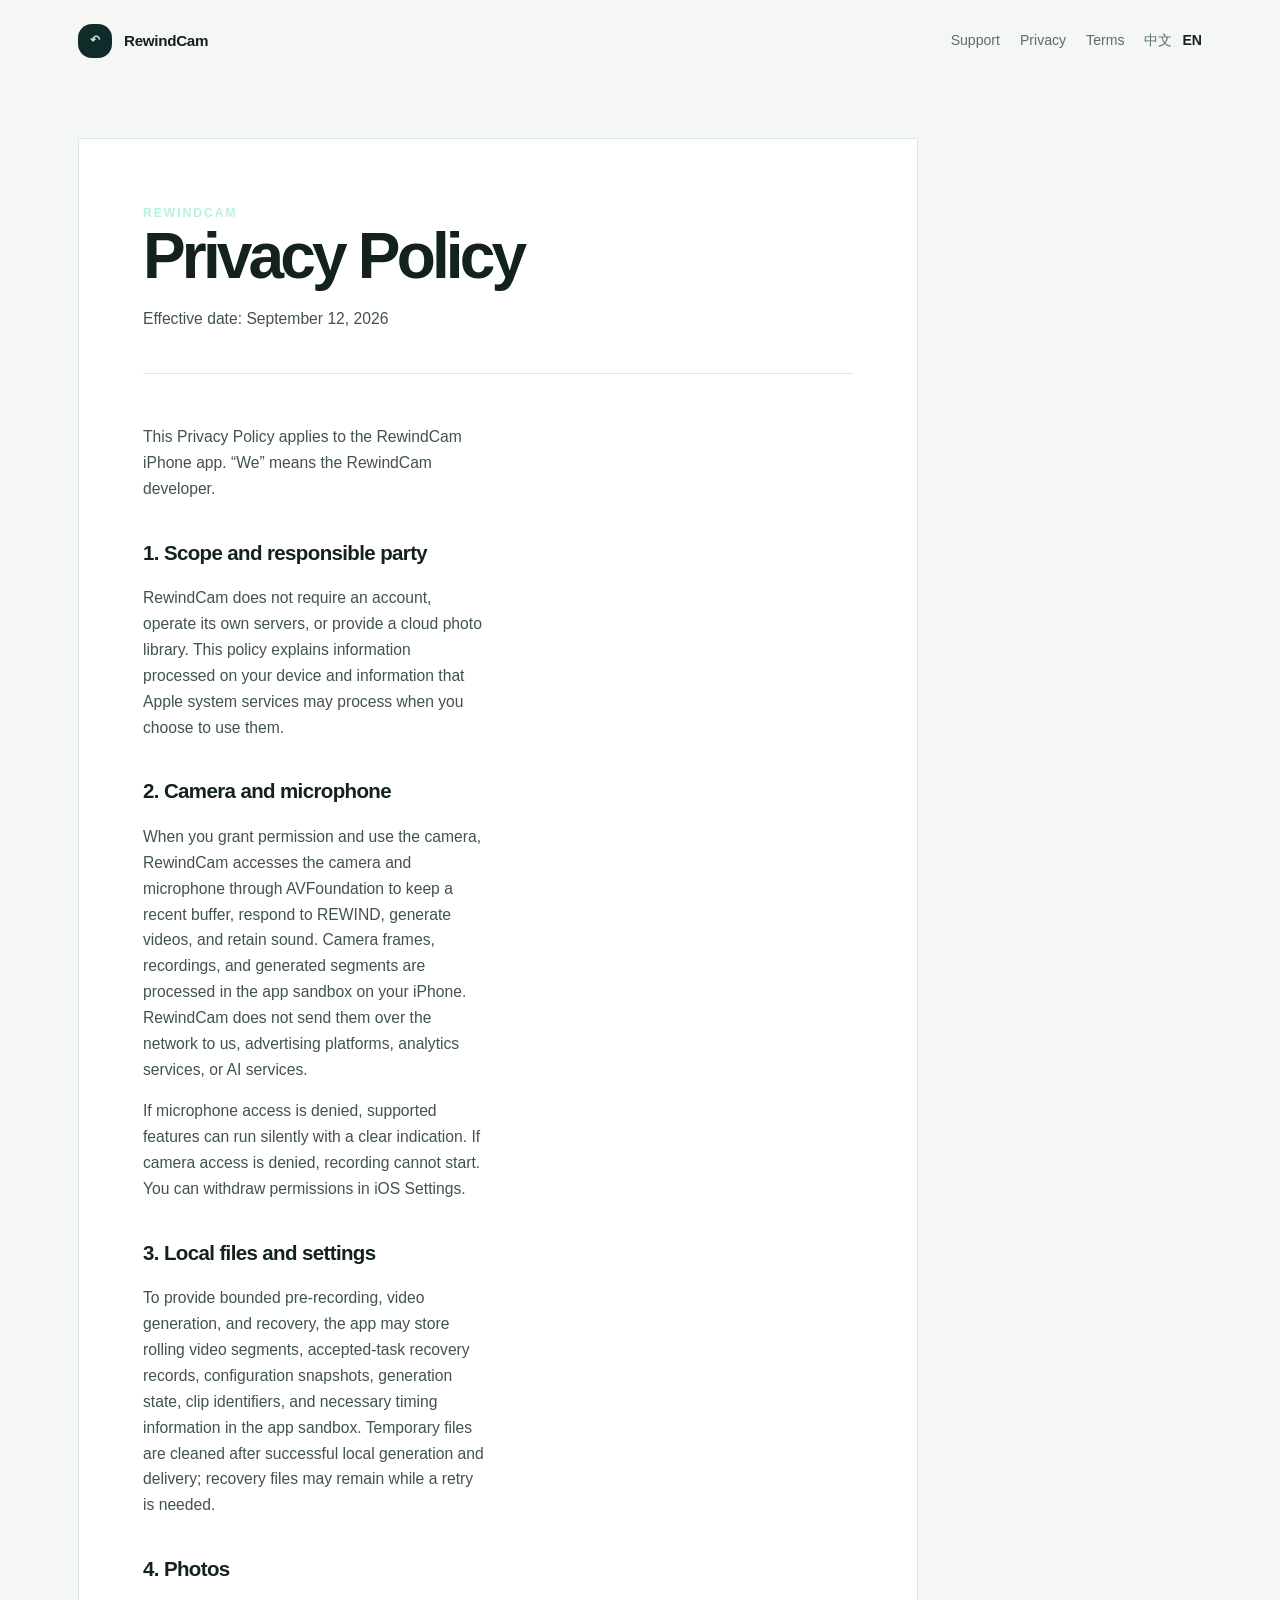
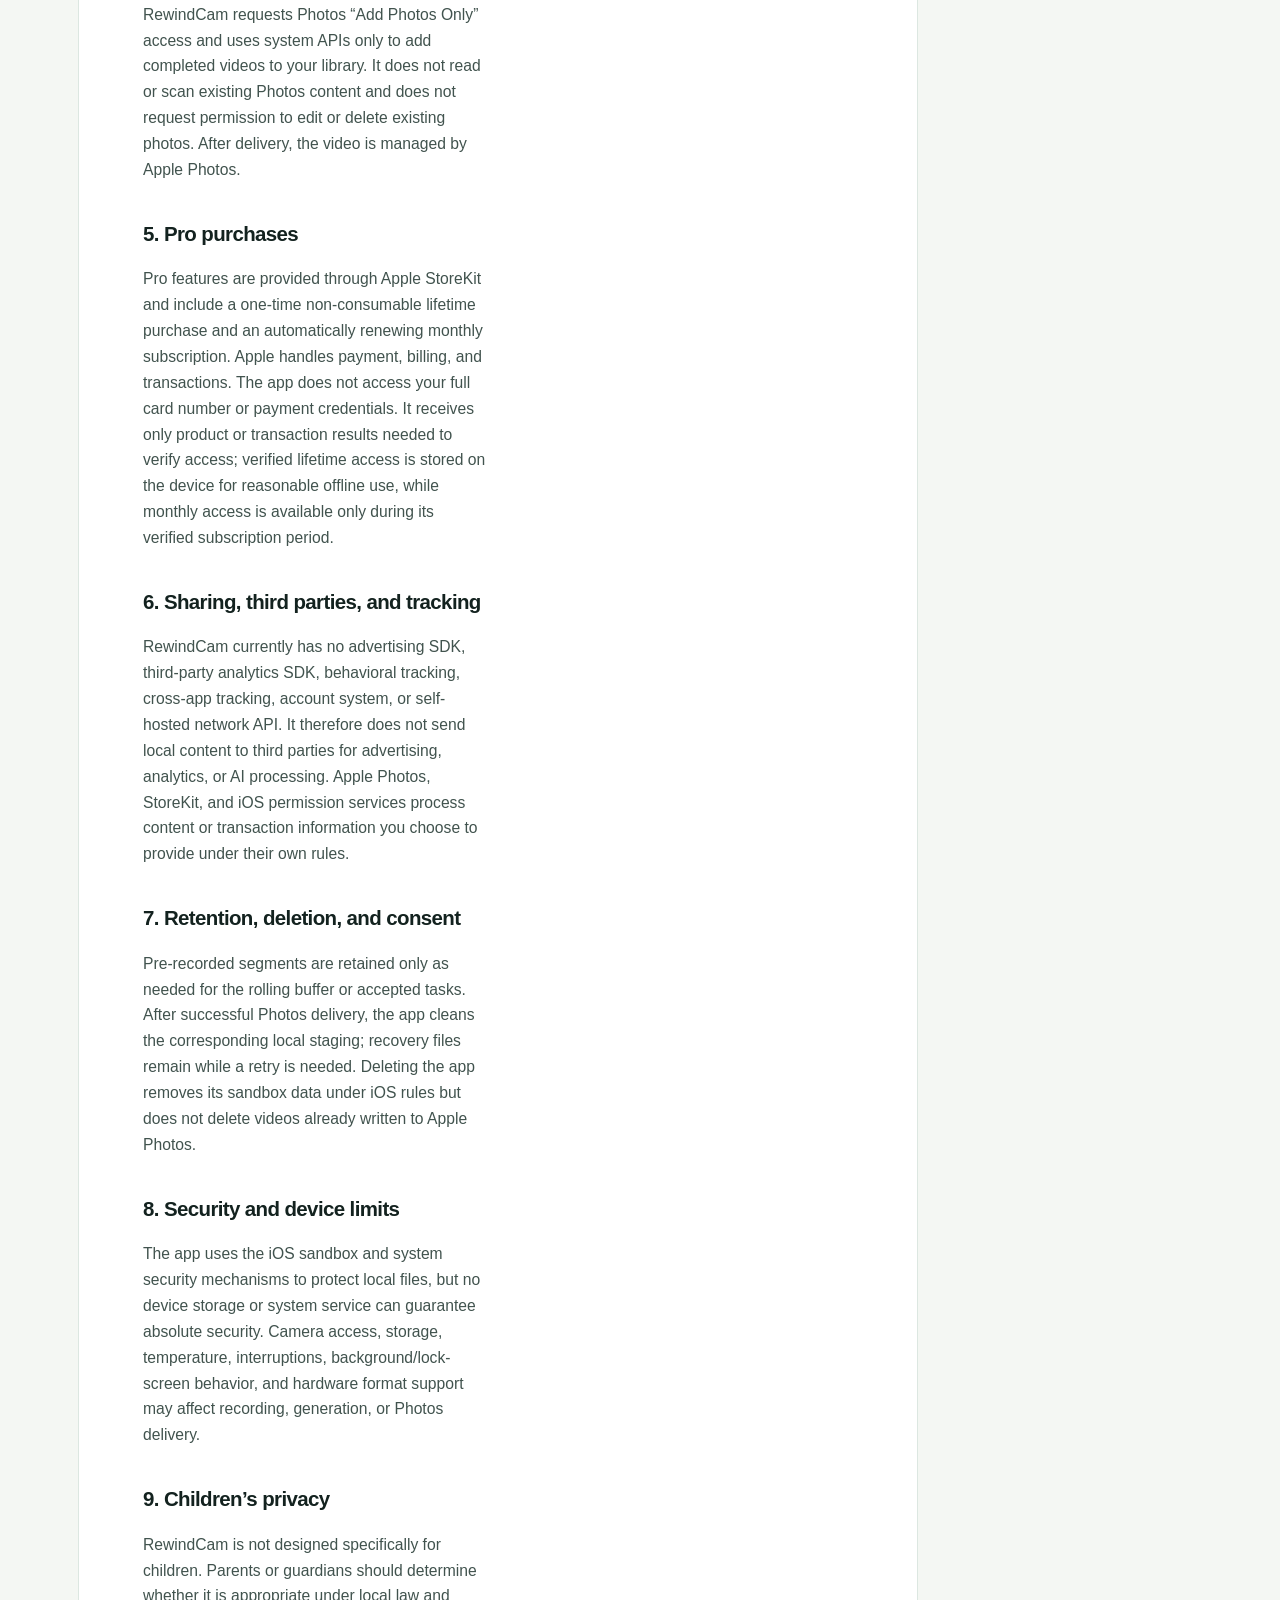
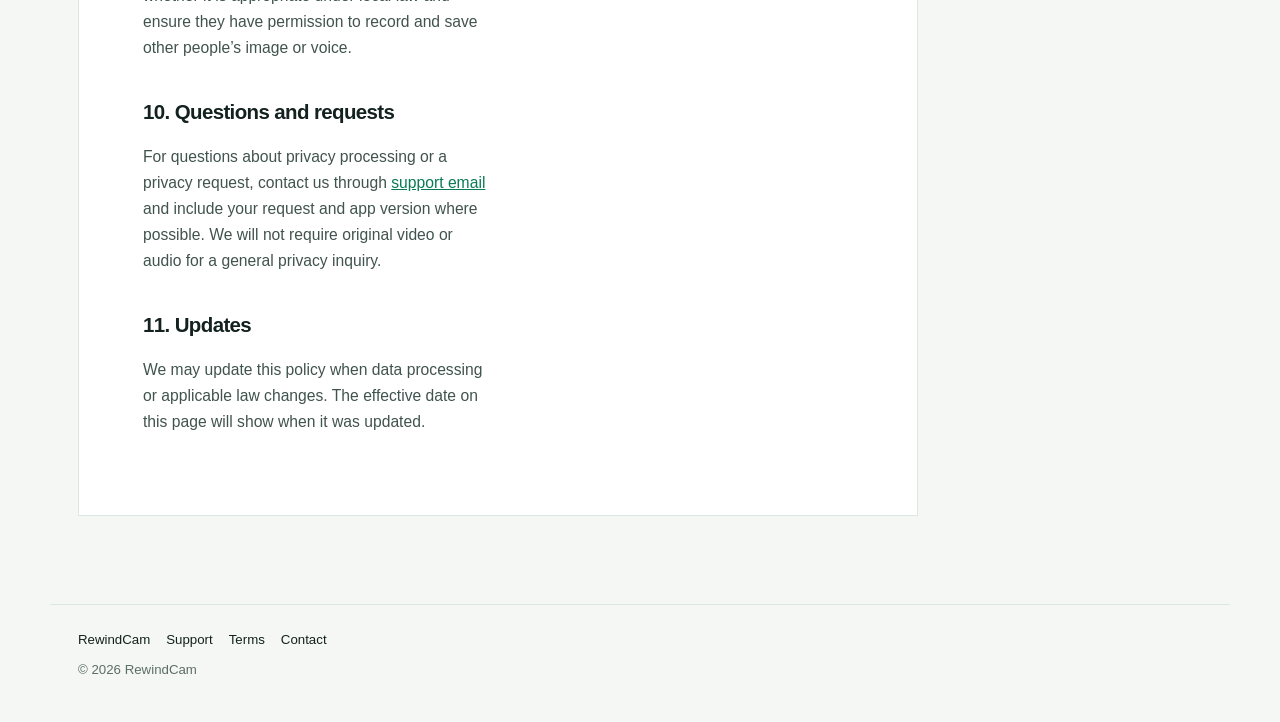
==== privacy/index.html @ f03d46c7 "Add RewindCam support and legal site" ====
<!doctype html>
<html lang="zh-Hans">
<head>
  <meta charset="utf-8">
  <meta name="viewport" content="width=device-width, initial-scale=1">
  <meta name="description" content="RewindCam Privacy Policy.">
  <title>Privacy Policy · RewindCam</title>
  <link rel="stylesheet" href="../assets/styles.css">
</head>
<body>
  <header class="site-header">
    <a class="brand" href="../"><span class="brand-mark">↶</span>RewindCam</a>
    <nav class="site-nav" aria-label="Primary navigation">
      <a href="../support/">Support</a><a href="../privacy/">Privacy</a><a href="../terms/">Terms</a>
      <span class="language-nav" aria-label="Language"><a href="?lang=zh-Hans" data-language-link="zh-Hans">中文</a><a href="?lang=en" data-language-link="en">EN</a></span>
    </nav>
  </header>

  <main class="page-shell">
    <article class="article">
      <div class="article-header">
        <div class="eyebrow">RewindCam</div>
        <div data-lang-panel="zh-Hans"><h1>隐私政策</h1><p class="article-meta">生效日期：2026 年 9 月 12 日</p></div>
        <div data-lang-panel="en"><h1>Privacy Policy</h1><p class="article-meta">Effective date: September 12, 2026</p></div>
      </div>

      <div class="split-panels">
        <section data-lang-panel="zh-Hans">
          <p>本隐私政策适用于 RewindCam iPhone App。本文中的“我们”指 RewindCam 开发者。</p>
          <h2>1. 适用范围与负责方</h2><p>RewindCam 不要求注册账号，不运营自有服务器，不提供云端图库。本文说明本 App 在设备端处理的信息，以及 Apple 系统服务在你主动使用时可能处理的信息。</p>
          <h2>2. 相机与麦克风</h2><p>当你允许权限并使用相机时，本 App 通过系统 AVFoundation 访问摄像头和麦克风，用于持续保留最近画面、响应 REWIND、生成视频和保留声音。相机画面、录音和生成中的片段在本机 App 沙盒内处理；本 App 不通过网络把这些内容发送给我们、广告平台、分析服务或 AI 服务。</p><p>拒绝麦克风权限时，系统允许的功能会以无声状态运行并明确提示；拒绝相机权限时无法进行预录。你可以随时在 iOS“设置”中撤回权限。</p>
          <h2>3. 本机文件与设置</h2><p>为了实现有界预录、视频生成和异常恢复，本 App 可能在 App 沙盒的 Caches 与 Application Support/RewindCam 目录中保存滚动视频分段、已接受任务的恢复记录、配置快照、视频生成状态、片段标识和必要的时间信息。触发成功的片段在本地成片完成并交付后会按流程清理暂存文件；相册写入失败或任务需要恢复时，相关本地文件会暂时保留。</p>
          <h2>4. 系统相册</h2><p>本 App 申请 Photos 的“仅添加照片”权限，并只使用系统接口将已完成的视频添加到系统相册。本 App 不读取或扫描你已有的相册内容，也不请求编辑或删除已有照片的权限。写入相册后，视频由 Apple Photos 管理。</p>
          <h2>5. Pro 购买</h2><p>Pro 功能通过 Apple StoreKit 提供，包括一次性非消耗型永久买断和自动续订的月度订阅。Apple 负责支付、账单和交易流程；本 App 不接触你的完整支付卡号或支付凭据。本 App 只接收完成权益核验所需的商品/交易结果；永久买断权益在本机保存以支持合理的离线使用，月度订阅只在已核验的订阅有效期内提供 Pro 权益。</p>
          <h2>6. 分享、第三方服务与追踪</h2><p>本 App 当前不集成广告 SDK、第三方分析 SDK、行为追踪、跨 App 跟踪、账号系统或自建网络接口，因此不会为了广告、分析或 AI 处理而把本机内容发送给第三方。Apple 提供的 Photos、StoreKit 和 iOS 权限服务按照其自身规则处理你主动交给它们的内容或交易信息。</p>
          <h2>7. 保留、删除与撤回同意</h2><p>预录分段只在实现滚动缓存或已接受任务所需的范围内保留。正常完成相册交付后，本 App 会清理对应的本地暂存；失败恢复文件会在需要重试期间保留。删除本 App 会按 iOS 规则移除沙盒数据，但不会删除已经写入 Apple Photos 的视频。</p>
          <h2>8. 安全与设备限制</h2><p>本 App 使用 iOS 应用沙盒和系统安全机制保护本地文件，但任何设备存储或系统服务都不能保证绝对安全。相机权限、存储空间、设备温度、系统中断、后台/锁屏以及硬件格式能力都可能影响预录、生成或相册写入。</p>
          <h2>9. 儿童隐私</h2><p>本 App 不是专门面向儿童设计的服务。请由家长或监护人根据所在地法律判断是否适合使用，并确保拍摄和保存他人影像、声音时具备必要的授权。</p>
          <h2>10. 你的问题与请求</h2><p>如需了解本 App 的隐私处理或提出隐私请求，请通过 <a href="mailto:zhangjunqiang1990@gmail.com">支持邮箱</a> 联系我们，并尽量说明请求和 App 版本。我们不会要求你发送原始视频或声音来完成一般的隐私咨询。</p>
          <h2>11. 政策更新</h2><p>当本 App 的数据处理方式或适用法律发生变化时，我们可能更新本政策，并在本页显示新的生效日期。</p>
        </section>
        <section data-lang-panel="en">
          <p>This Privacy Policy applies to the RewindCam iPhone app. “We” means the RewindCam developer.</p>
          <h2>1. Scope and responsible party</h2><p>RewindCam does not require an account, operate its own servers, or provide a cloud photo library. This policy explains information processed on your device and information that Apple system services may process when you choose to use them.</p>
          <h2>2. Camera and microphone</h2><p>When you grant permission and use the camera, RewindCam accesses the camera and microphone through AVFoundation to keep a recent buffer, respond to REWIND, generate videos, and retain sound. Camera frames, recordings, and generated segments are processed in the app sandbox on your iPhone. RewindCam does not send them over the network to us, advertising platforms, analytics services, or AI services.</p><p>If microphone access is denied, supported features can run silently with a clear indication. If camera access is denied, recording cannot start. You can withdraw permissions in iOS Settings.</p>
          <h2>3. Local files and settings</h2><p>To provide bounded pre-recording, video generation, and recovery, the app may store rolling video segments, accepted-task recovery records, configuration snapshots, generation state, clip identifiers, and necessary timing information in the app sandbox. Temporary files are cleaned after successful local generation and delivery; recovery files may remain while a retry is needed.</p>
          <h2>4. Photos</h2><p>RewindCam requests Photos “Add Photos Only” access and uses system APIs only to add completed videos to your library. It does not read or scan existing Photos content and does not request permission to edit or delete existing photos. After delivery, the video is managed by Apple Photos.</p>
          <h2>5. Pro purchases</h2><p>Pro features are provided through Apple StoreKit and include a one-time non-consumable lifetime purchase and an automatically renewing monthly subscription. Apple handles payment, billing, and transactions. The app does not access your full card number or payment credentials. It receives only product or transaction results needed to verify access; verified lifetime access is stored on the device for reasonable offline use, while monthly access is available only during its verified subscription period.</p>
          <h2>6. Sharing, third parties, and tracking</h2><p>RewindCam currently has no advertising SDK, third-party analytics SDK, behavioral tracking, cross-app tracking, account system, or self-hosted network API. It therefore does not send local content to third parties for advertising, analytics, or AI processing. Apple Photos, StoreKit, and iOS permission services process content or transaction information you choose to provide under their own rules.</p>
          <h2>7. Retention, deletion, and consent</h2><p>Pre-recorded segments are retained only as needed for the rolling buffer or accepted tasks. After successful Photos delivery, the app cleans the corresponding local staging; recovery files remain while a retry is needed. Deleting the app removes its sandbox data under iOS rules but does not delete videos already written to Apple Photos.</p>
          <h2>8. Security and device limits</h2><p>The app uses the iOS sandbox and system security mechanisms to protect local files, but no device storage or system service can guarantee absolute security. Camera access, storage, temperature, interruptions, background/lock-screen behavior, and hardware format support may affect recording, generation, or Photos delivery.</p>
          <h2>9. Children’s privacy</h2><p>RewindCam is not designed specifically for children. Parents or guardians should determine whether it is appropriate under local law and ensure they have permission to record and save other people’s image or voice.</p>
          <h2>10. Questions and requests</h2><p>For questions about privacy processing or a privacy request, contact us through <a href="mailto:zhangjunqiang1990@gmail.com">support email</a> and include your request and app version where possible. We will not require original video or audio for a general privacy inquiry.</p>
          <h2>11. Updates</h2><p>We may update this policy when data processing or applicable law changes. The effective date on this page will show when it was updated.</p>
        </section>
      </div>
    </article>
  </main>

  <footer class="footer"><div class="footer-links"><a href="../">RewindCam</a><a href="../support/">Support</a><a href="../terms/">Terms</a><a href="mailto:zhangjunqiang1990@gmail.com">Contact</a></div><div>© 2026 RewindCam</div></footer>
  <script src="../assets/site.js"></script>
</body>
</html>
---- assets/styles.css ----
:root {
  color-scheme: light;
  --ink: #13221f;
  --muted: #5d6e69;
  --paper: #f4f7f3;
  --surface: #ffffff;
  --line: #dce7e1;
  --deep: #102c2a;
  --mint: #b8f2d8;
  --mint-strong: #35c98b;
  --shadow: 0 20px 60px rgba(16, 44, 42, 0.1);
}

* { box-sizing: border-box; }

html { scroll-behavior: smooth; }

body {
  margin: 0;
  background: var(--paper);
  color: var(--ink);
  font-family: -apple-system, BlinkMacSystemFont, "SF Pro Display", "Helvetica Neue", Arial, sans-serif;
  line-height: 1.65;
}

a { color: inherit; }

.site-header {
  align-items: center;
  display: flex;
  justify-content: space-between;
  margin: 0 auto;
  max-width: 1180px;
  padding: 24px 28px;
}

.brand {
  align-items: center;
  display: inline-flex;
  gap: 12px;
  font-size: 0.95rem;
  font-weight: 760;
  letter-spacing: -0.02em;
  text-decoration: none;
}

.brand-mark {
  align-items: center;
  background: var(--deep);
  border-radius: 14px;
  color: var(--mint);
  display: inline-flex;
  font-size: 0.75rem;
  height: 34px;
  justify-content: center;
  letter-spacing: -0.08em;
  width: 34px;
}

.site-nav { align-items: center; display: flex; gap: 20px; }
.site-nav a, .language-nav a { color: var(--muted); font-size: 0.88rem; text-decoration: none; }
.site-nav a:hover, .language-nav a:hover { color: var(--ink); }
.language-nav { display: flex; gap: 10px; }
.language-nav a[aria-current="page"] { color: var(--ink); font-weight: 700; }

.hero {
  background: var(--deep);
  color: #f7fffb;
  margin: 10px auto 0;
  max-width: 1180px;
  padding: clamp(56px, 9vw, 112px) clamp(28px, 7vw, 88px);
  position: relative;
  overflow: hidden;
}

.hero::after {
  border: 1px solid rgba(184, 242, 216, 0.3);
  border-radius: 50%;
  content: "";
  height: 360px;
  position: absolute;
  right: -110px;
  top: -125px;
  width: 360px;
}

.eyebrow { color: var(--mint); font-size: 0.76rem; font-weight: 750; letter-spacing: 0.16em; text-transform: uppercase; }
.hero h1 { font-size: clamp(2.5rem, 7vw, 5.9rem); letter-spacing: -0.07em; line-height: 0.98; margin: 22px 0; max-width: 760px; }
.hero p { color: #c4d8d0; font-size: clamp(1.03rem, 1.8vw, 1.28rem); margin: 0; max-width: 650px; }

.page-shell { margin: 0 auto; max-width: 1180px; padding: 56px 28px 88px; }
.page-grid { display: grid; gap: 18px; grid-template-columns: repeat(3, minmax(0, 1fr)); }
.card { background: var(--surface); border: 1px solid var(--line); box-shadow: var(--shadow); padding: 28px; }
.card h2 { font-size: 1.2rem; letter-spacing: -0.035em; margin: 0 0 10px; }
.card p { color: var(--muted); font-size: 0.94rem; margin: 0 0 20px; }
.card-link { color: var(--deep); font-size: 0.9rem; font-weight: 750; text-decoration: none; }
.card-link::after { content: " ↗"; color: var(--mint-strong); }

.notice { background: #e7f8ef; border-left: 4px solid var(--mint-strong); margin: 0 0 28px; padding: 16px 18px; }
.notice p { margin: 0; }

.article { background: var(--surface); border: 1px solid var(--line); max-width: 840px; padding: clamp(28px, 6vw, 64px); }
.article-header { border-bottom: 1px solid var(--line); margin-bottom: 34px; padding-bottom: 26px; }
.article h1 { font-size: clamp(2.1rem, 5vw, 4rem); letter-spacing: -0.06em; line-height: 1.05; margin: 0 0 14px; }
.article h2 { font-size: 1.28rem; letter-spacing: -0.03em; margin: 34px 0 10px; }
.article p, .article li { color: #41534e; font-size: 0.98rem; }
.article ul { padding-left: 1.2em; }
.article-meta { color: var(--muted); font-size: 0.86rem; }
.article strong { color: var(--ink); }
.article a { color: #087b55; }

.split-panels { display: grid; gap: 22px; grid-template-columns: repeat(2, minmax(0, 1fr)); }
.split-panels > [data-lang-panel] { min-width: 0; }
[hidden] { display: none !important; }

.footer { border-top: 1px solid var(--line); color: var(--muted); font-size: 0.83rem; margin: 0 auto; max-width: 1180px; padding: 24px 28px 42px; }
.footer-links { display: flex; flex-wrap: wrap; gap: 16px; margin-bottom: 8px; }
.footer a { color: var(--ink); text-decoration: none; }

@media (max-width: 760px) {
  .site-header { align-items: flex-start; flex-direction: column; gap: 16px; }
  .site-nav { flex-wrap: wrap; gap: 12px 18px; }
  .page-grid, .split-panels { grid-template-columns: 1fr; }
  .hero { margin-top: 0; }
  .hero::after { height: 220px; right: -100px; top: -90px; width: 220px; }
}

@media (prefers-color-scheme: dark) {
  :root { color-scheme: dark; --paper: #0d1d1b; --surface: #142825; --ink: #effbf5; --muted: #a5bcb3; --line: #29453d; --shadow: 0 20px 60px rgba(0, 0, 0, 0.22); }
  .article p, .article li { color: #c0d2ca; }
  .card-link, .article a, .footer a { color: var(--mint); }
  .notice { background: #173a2d; }
}
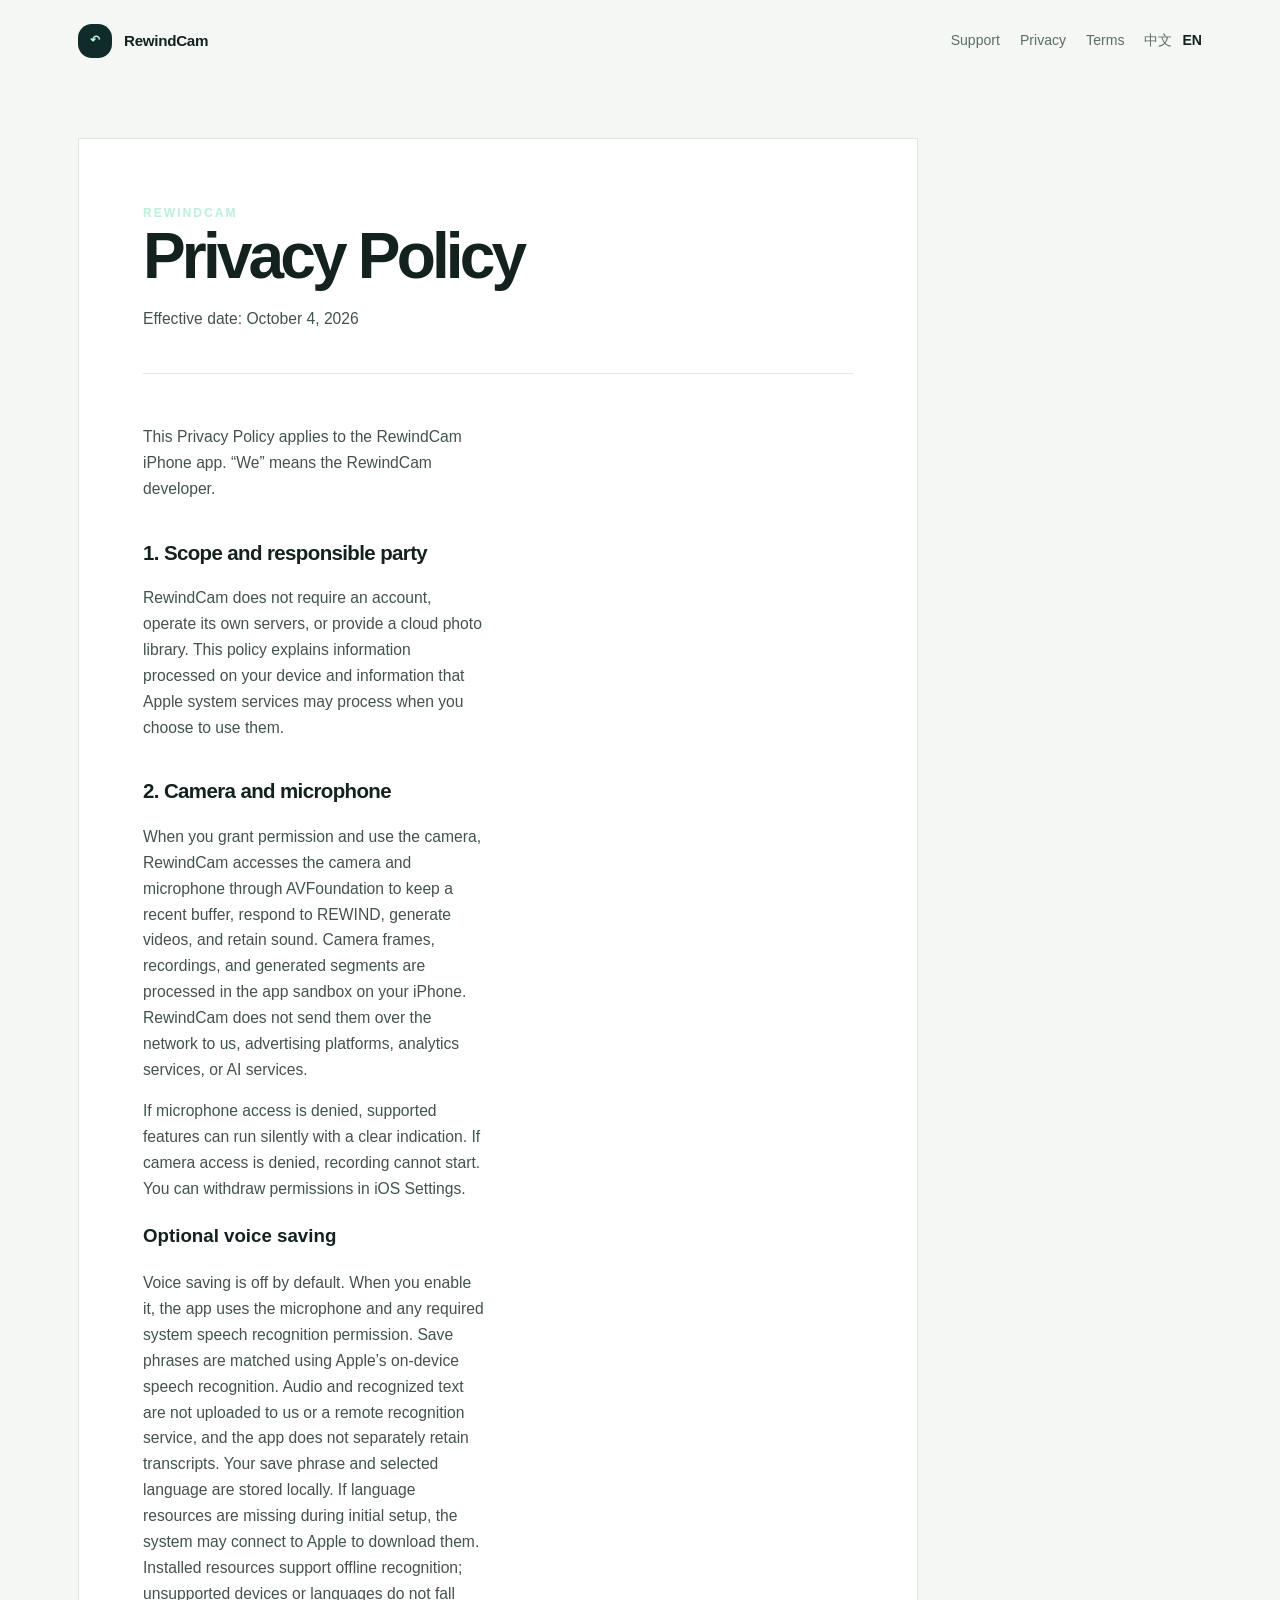
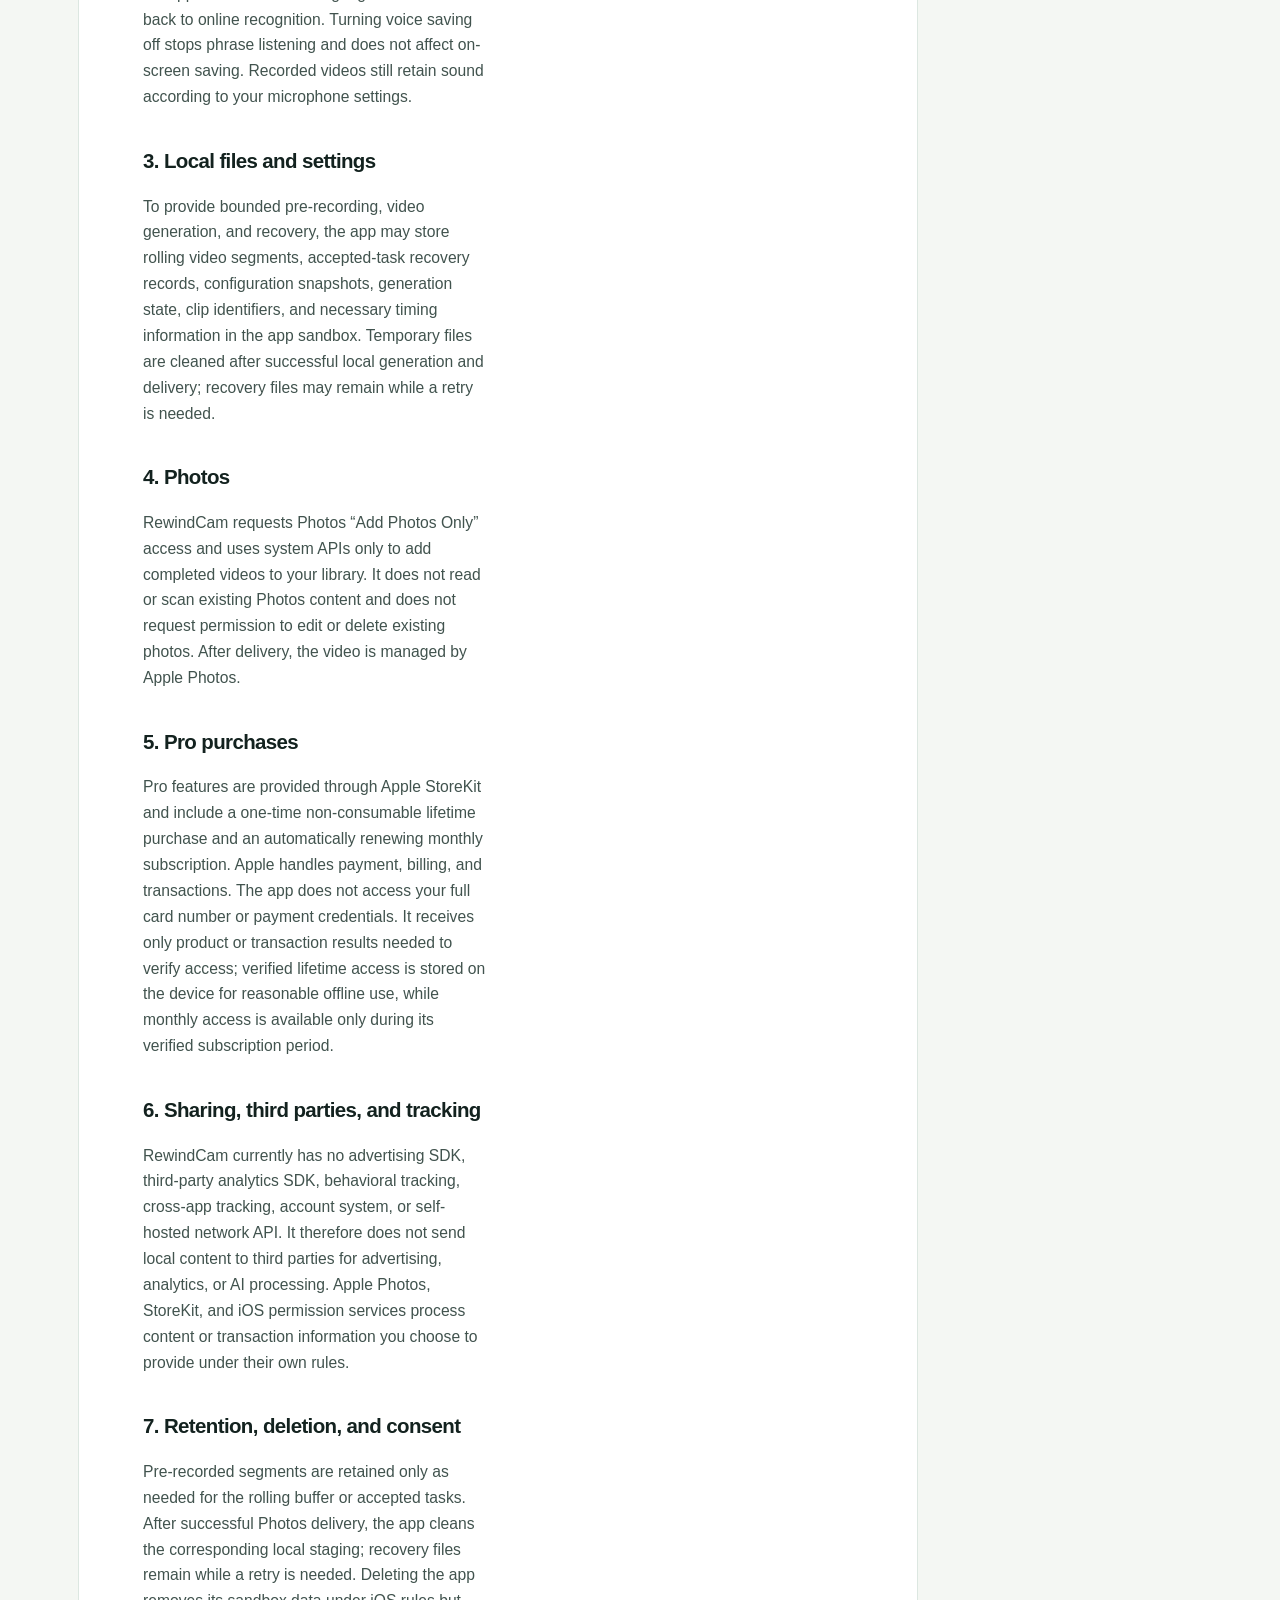
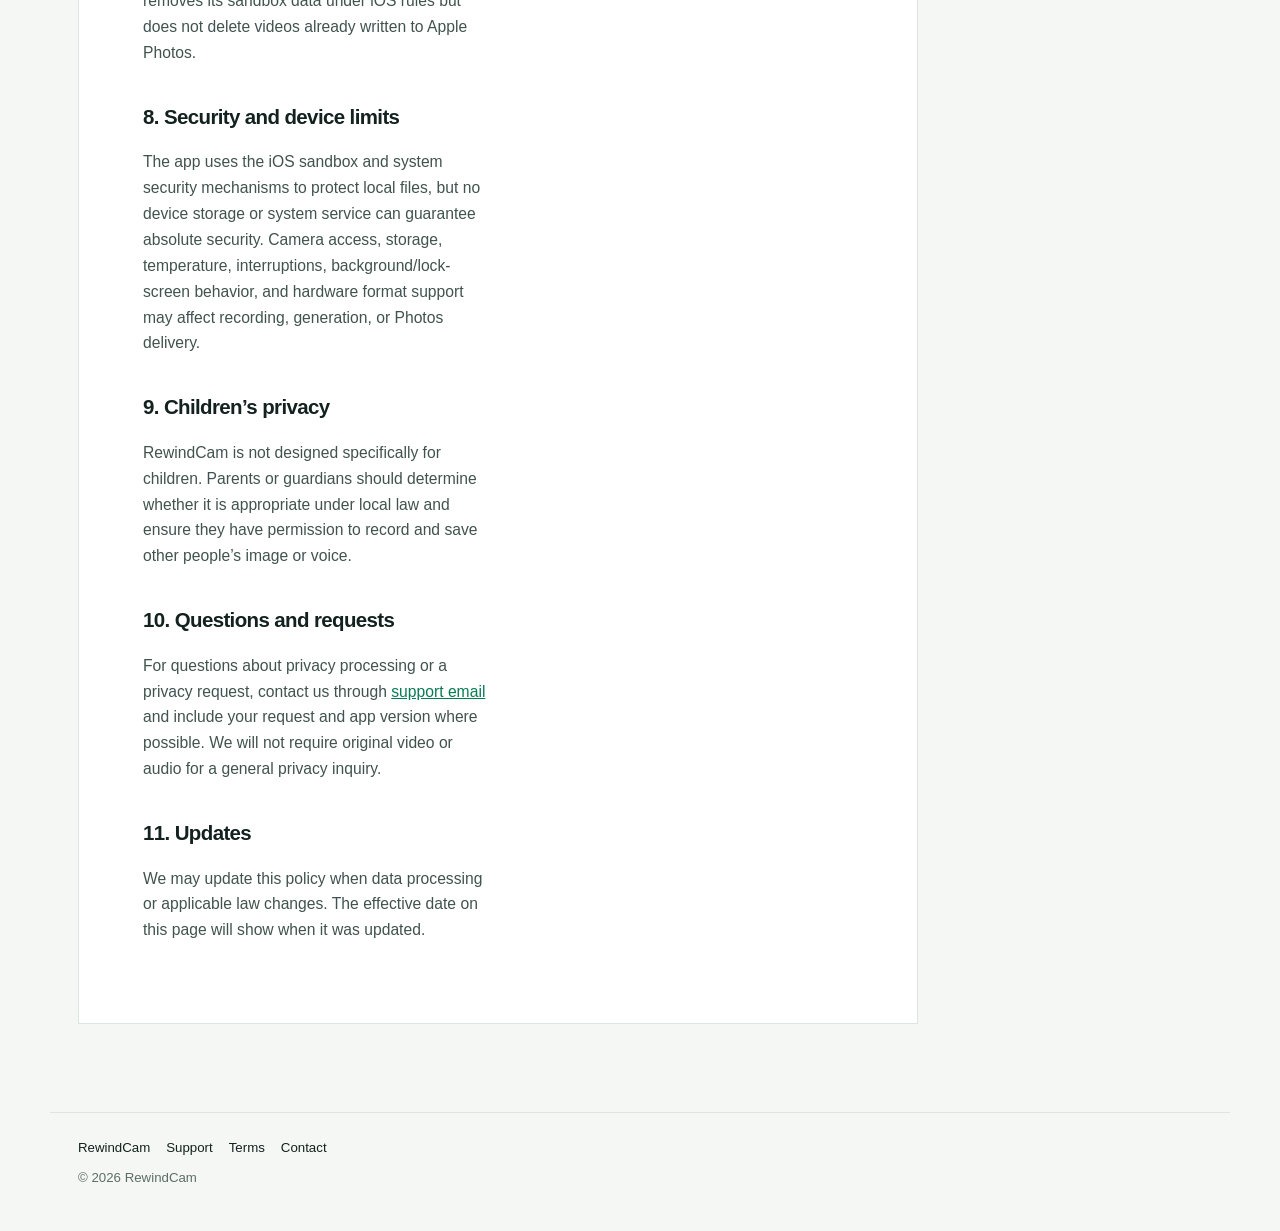
==== commit 25295d4f: "docs: update voice privacy and support contact for 1.1" ====
--- a/privacy/index.html
+++ b/privacy/index.html
@@ -20,8 +20,8 @@
     <article class="article">
       <div class="article-header">
         <div class="eyebrow">RewindCam</div>
-        <div data-lang-panel="zh-Hans"><h1>隐私政策</h1><p class="article-meta">生效日期：2026 年 9 月 12 日</p></div>
-        <div data-lang-panel="en"><h1>Privacy Policy</h1><p class="article-meta">Effective date: September 12, 2026</p></div>
+        <div data-lang-panel="zh-Hans"><h1>隐私政策</h1><p class="article-meta">生效日期：2026 年 10 月 4 日</p></div>
+        <div data-lang-panel="en"><h1>Privacy Policy</h1><p class="article-meta">Effective date: October 4, 2026</p></div>
       </div>
 
       <div class="split-panels">
@@ -29,6 +29,7 @@
           <p>本隐私政策适用于 RewindCam iPhone App。本文中的“我们”指 RewindCam 开发者。</p>
           <h2>1. 适用范围与负责方</h2><p>RewindCam 不要求注册账号，不运营自有服务器，不提供云端图库。本文说明本 App 在设备端处理的信息，以及 Apple 系统服务在你主动使用时可能处理的信息。</p>
           <h2>2. 相机与麦克风</h2><p>当你允许权限并使用相机时，本 App 通过系统 AVFoundation 访问摄像头和麦克风，用于持续保留最近画面、响应 REWIND、生成视频和保留声音。相机画面、录音和生成中的片段在本机 App 沙盒内处理；本 App 不通过网络把这些内容发送给我们、广告平台、分析服务或 AI 服务。</p><p>拒绝麦克风权限时，系统允许的功能会以无声状态运行并明确提示；拒绝相机权限时无法进行预录。你可以随时在 iOS“设置”中撤回权限。</p>
+          <h3>可选的语音保存</h3><p>语音保存默认关闭，仅在你开启后使用麦克风及所需的系统语音识别权限。保存词匹配使用 Apple 的设备端语音识别；音频和识别文字不上传给我们或远程识别服务，不另行保存语音转写。保存词和所选语言保存在本机。所选语言首次缺少资源时，系统可能联网从 Apple 下载语言资源；已有资源可离线识别，设备或语言不支持时不会改用在线识别。关闭语音保存会停止口令监听，不影响屏幕保存；录制视频仍按你的麦克风设置保留声音。</p>
           <h2>3. 本机文件与设置</h2><p>为了实现有界预录、视频生成和异常恢复，本 App 可能在 App 沙盒的 Caches 与 Application Support/RewindCam 目录中保存滚动视频分段、已接受任务的恢复记录、配置快照、视频生成状态、片段标识和必要的时间信息。触发成功的片段在本地成片完成并交付后会按流程清理暂存文件；相册写入失败或任务需要恢复时，相关本地文件会暂时保留。</p>
           <h2>4. 系统相册</h2><p>本 App 申请 Photos 的“仅添加照片”权限，并只使用系统接口将已完成的视频添加到系统相册。本 App 不读取或扫描你已有的相册内容，也不请求编辑或删除已有照片的权限。写入相册后，视频由 Apple Photos 管理。</p>
           <h2>5. Pro 购买</h2><p>Pro 功能通过 Apple StoreKit 提供，包括一次性非消耗型永久买断和自动续订的月度订阅。Apple 负责支付、账单和交易流程；本 App 不接触你的完整支付卡号或支付凭据。本 App 只接收完成权益核验所需的商品/交易结果；永久买断权益在本机保存以支持合理的离线使用，月度订阅只在已核验的订阅有效期内提供 Pro 权益。</p>
@@ -36,13 +37,14 @@
           <h2>7. 保留、删除与撤回同意</h2><p>预录分段只在实现滚动缓存或已接受任务所需的范围内保留。正常完成相册交付后，本 App 会清理对应的本地暂存；失败恢复文件会在需要重试期间保留。删除本 App 会按 iOS 规则移除沙盒数据，但不会删除已经写入 Apple Photos 的视频。</p>
           <h2>8. 安全与设备限制</h2><p>本 App 使用 iOS 应用沙盒和系统安全机制保护本地文件，但任何设备存储或系统服务都不能保证绝对安全。相机权限、存储空间、设备温度、系统中断、后台/锁屏以及硬件格式能力都可能影响预录、生成或相册写入。</p>
           <h2>9. 儿童隐私</h2><p>本 App 不是专门面向儿童设计的服务。请由家长或监护人根据所在地法律判断是否适合使用，并确保拍摄和保存他人影像、声音时具备必要的授权。</p>
-          <h2>10. 你的问题与请求</h2><p>如需了解本 App 的隐私处理或提出隐私请求，请通过 <a href="mailto:zhangjunqiang1990@gmail.com">支持邮箱</a> 联系我们，并尽量说明请求和 App 版本。我们不会要求你发送原始视频或声音来完成一般的隐私咨询。</p>
+          <h2>10. 你的问题与请求</h2><p>如需了解本 App 的隐私处理或提出隐私请求，请通过 <a href="mailto:funtanstic@qq.com">支持邮箱</a> 联系我们，并尽量说明请求和 App 版本。我们不会要求你发送原始视频或声音来完成一般的隐私咨询。</p>
           <h2>11. 政策更新</h2><p>当本 App 的数据处理方式或适用法律发生变化时，我们可能更新本政策，并在本页显示新的生效日期。</p>
         </section>
         <section data-lang-panel="en">
           <p>This Privacy Policy applies to the RewindCam iPhone app. “We” means the RewindCam developer.</p>
           <h2>1. Scope and responsible party</h2><p>RewindCam does not require an account, operate its own servers, or provide a cloud photo library. This policy explains information processed on your device and information that Apple system services may process when you choose to use them.</p>
           <h2>2. Camera and microphone</h2><p>When you grant permission and use the camera, RewindCam accesses the camera and microphone through AVFoundation to keep a recent buffer, respond to REWIND, generate videos, and retain sound. Camera frames, recordings, and generated segments are processed in the app sandbox on your iPhone. RewindCam does not send them over the network to us, advertising platforms, analytics services, or AI services.</p><p>If microphone access is denied, supported features can run silently with a clear indication. If camera access is denied, recording cannot start. You can withdraw permissions in iOS Settings.</p>
+          <h3>Optional voice saving</h3><p>Voice saving is off by default. When you enable it, the app uses the microphone and any required system speech recognition permission. Save phrases are matched using Apple’s on-device speech recognition. Audio and recognized text are not uploaded to us or a remote recognition service, and the app does not separately retain transcripts. Your save phrase and selected language are stored locally. If language resources are missing during initial setup, the system may connect to Apple to download them. Installed resources support offline recognition; unsupported devices or languages do not fall back to online recognition. Turning voice saving off stops phrase listening and does not affect on-screen saving. Recorded videos still retain sound according to your microphone settings.</p>
           <h2>3. Local files and settings</h2><p>To provide bounded pre-recording, video generation, and recovery, the app may store rolling video segments, accepted-task recovery records, configuration snapshots, generation state, clip identifiers, and necessary timing information in the app sandbox. Temporary files are cleaned after successful local generation and delivery; recovery files may remain while a retry is needed.</p>
           <h2>4. Photos</h2><p>RewindCam requests Photos “Add Photos Only” access and uses system APIs only to add completed videos to your library. It does not read or scan existing Photos content and does not request permission to edit or delete existing photos. After delivery, the video is managed by Apple Photos.</p>
           <h2>5. Pro purchases</h2><p>Pro features are provided through Apple StoreKit and include a one-time non-consumable lifetime purchase and an automatically renewing monthly subscription. Apple handles payment, billing, and transactions. The app does not access your full card number or payment credentials. It receives only product or transaction results needed to verify access; verified lifetime access is stored on the device for reasonable offline use, while monthly access is available only during its verified subscription period.</p>
@@ -50,14 +52,14 @@
           <h2>7. Retention, deletion, and consent</h2><p>Pre-recorded segments are retained only as needed for the rolling buffer or accepted tasks. After successful Photos delivery, the app cleans the corresponding local staging; recovery files remain while a retry is needed. Deleting the app removes its sandbox data under iOS rules but does not delete videos already written to Apple Photos.</p>
           <h2>8. Security and device limits</h2><p>The app uses the iOS sandbox and system security mechanisms to protect local files, but no device storage or system service can guarantee absolute security. Camera access, storage, temperature, interruptions, background/lock-screen behavior, and hardware format support may affect recording, generation, or Photos delivery.</p>
           <h2>9. Children’s privacy</h2><p>RewindCam is not designed specifically for children. Parents or guardians should determine whether it is appropriate under local law and ensure they have permission to record and save other people’s image or voice.</p>
-          <h2>10. Questions and requests</h2><p>For questions about privacy processing or a privacy request, contact us through <a href="mailto:zhangjunqiang1990@gmail.com">support email</a> and include your request and app version where possible. We will not require original video or audio for a general privacy inquiry.</p>
+          <h2>10. Questions and requests</h2><p>For questions about privacy processing or a privacy request, contact us through <a href="mailto:funtanstic@qq.com">support email</a> and include your request and app version where possible. We will not require original video or audio for a general privacy inquiry.</p>
           <h2>11. Updates</h2><p>We may update this policy when data processing or applicable law changes. The effective date on this page will show when it was updated.</p>
         </section>
       </div>
     </article>
   </main>
 
-  <footer class="footer"><div class="footer-links"><a href="../">RewindCam</a><a href="../support/">Support</a><a href="../terms/">Terms</a><a href="mailto:zhangjunqiang1990@gmail.com">Contact</a></div><div>© 2026 RewindCam</div></footer>
+  <footer class="footer"><div class="footer-links"><a href="../">RewindCam</a><a href="../support/">Support</a><a href="../terms/">Terms</a><a href="mailto:funtanstic@qq.com">Contact</a></div><div>© 2026 RewindCam</div></footer>
   <script src="../assets/site.js"></script>
 </body>
 </html>
